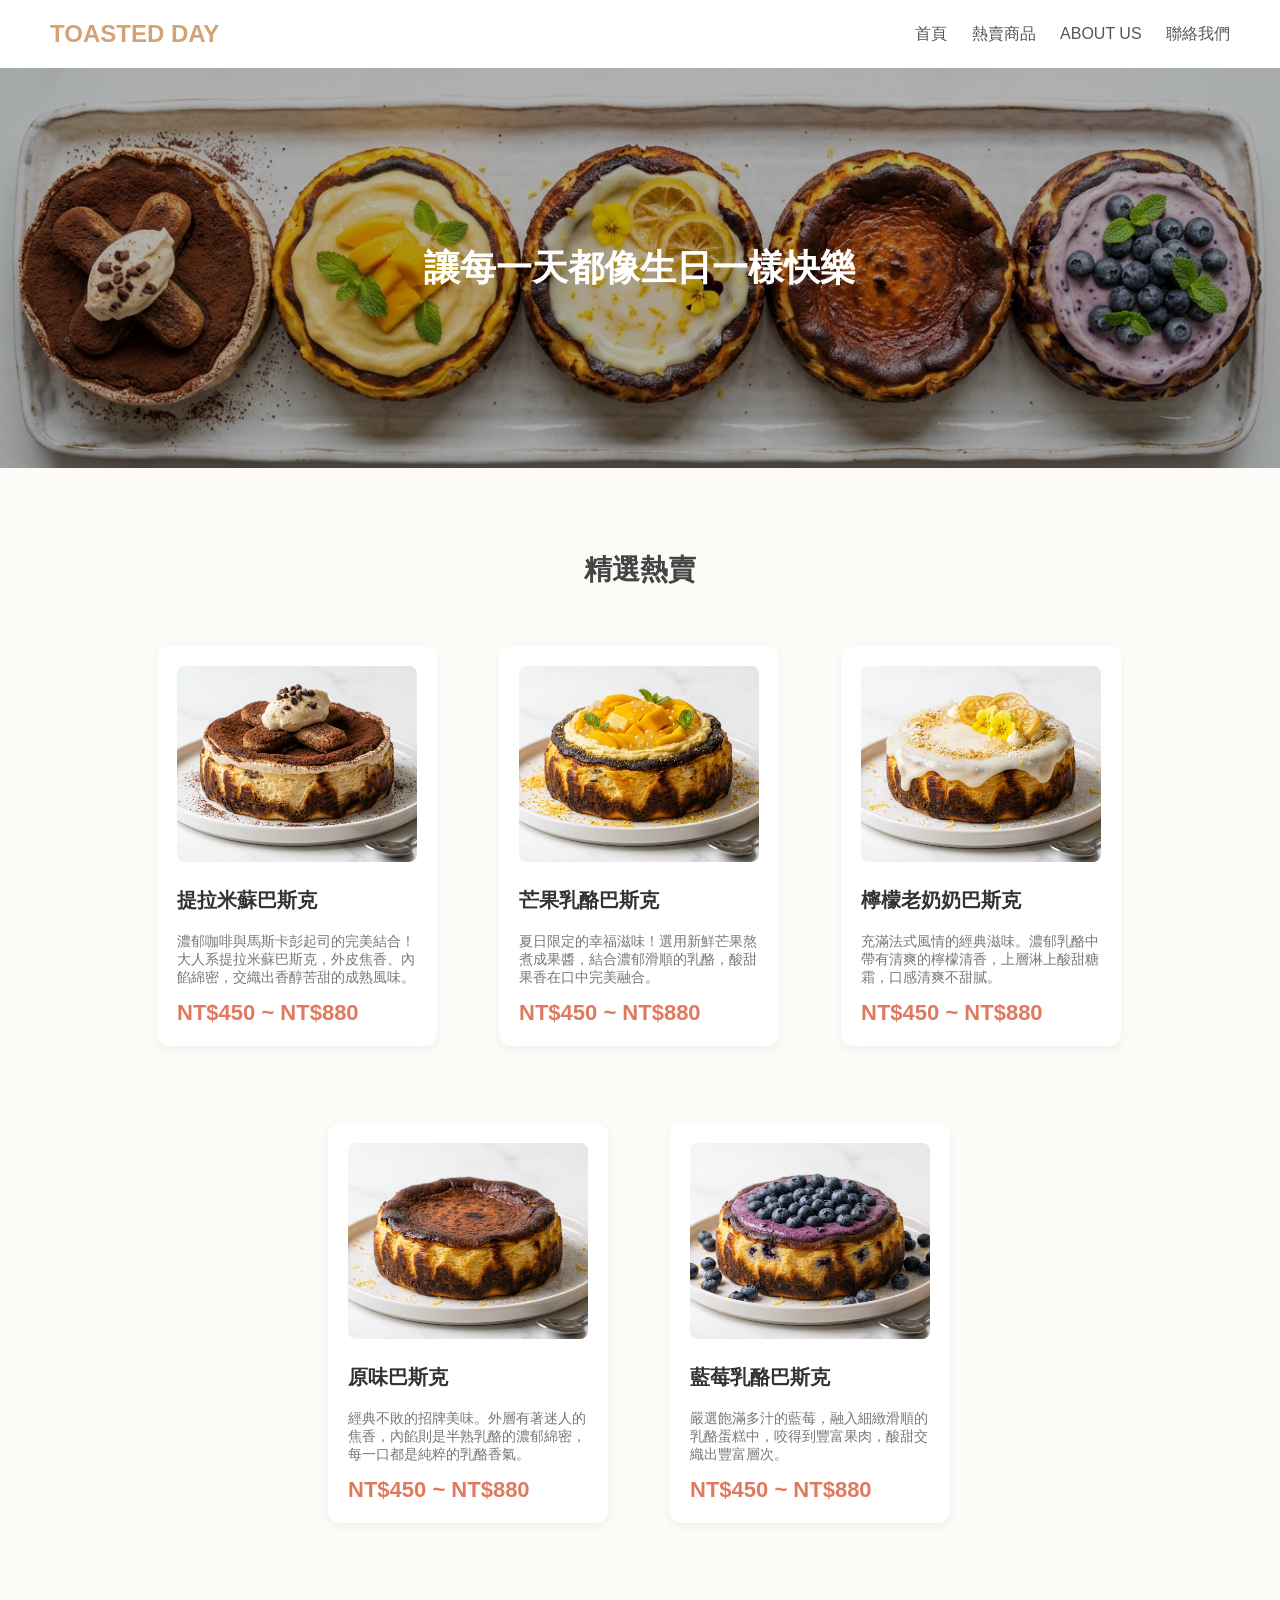
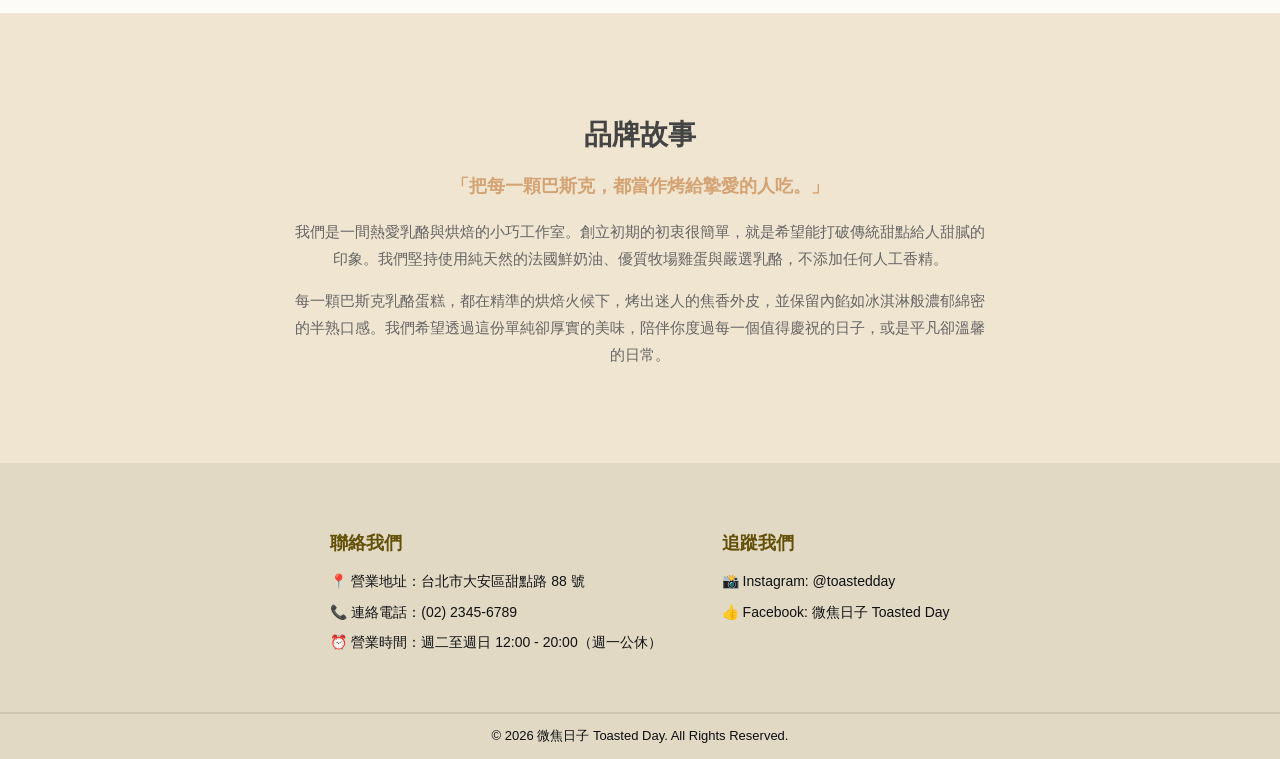
==== index.html @ 08fe58d8 "Initial push" ====
<!DOCTYPE html>
<html lang="zh-TW">
<head>
    <meta charset="UTF-8">
    <meta name="viewport" content="width=device-width, initial-scale=1.0">
    <title>微焦日子 TOASTED DAY</title>
    <link rel="stylesheet" href="style.css">
</head>
<body>

    <!-- 導覽列 -->
    <header class="navbar">
        <div class="logo">TOASTED DAY</div>
        <nav>
            <a href="#home">首頁</a>
            <a href="#products">熱賣商品</a>
            <a href="#about">ABOUT US</a>
            <a href="#contact">聯絡我們</a>
        </nav>
    </header>

    <!-- 主視覺區 -->
    <section id="home" class="hero">
        讓每一天都像生日一樣快樂
    </section>

    <!-- 熱賣商品區 -->
    <section id="products" class="products">
        <h2>精選熱賣</h2>
        <div class="product-grid">
            
            <!-- 1. 提拉米蘇 -->
            <a href="tiramisu_detail.html" style="text-decoration: none; color: inherit;">
                <div class="card">
                    <div class="placeholder-img">
                        <img src="img/product_tiramisu_whole.jpg" alt="提拉米蘇巴斯克">
                    </div>
                    <h3>提拉米蘇巴斯克</h3>
                    <p>濃郁咖啡與馬斯卡彭起司的完美結合！大人系提拉米蘇巴斯克，外皮焦香、內餡綿密，交織出香醇苦甜的成熟風味。</p>
                    <span class="price">NT$450 ~ NT$880</span>
                </div>
            </a>

            <!-- 2. 芒果乳酪 -->
            <a href="mango_detail.html" style="text-decoration: none; color: inherit;">
                <div class="card">
                    <div class="placeholder-img">
                        <img src="img/product_mango_whole.jpg" alt="芒果乳酪巴斯克">
                    </div>
                    <h3>芒果乳酪巴斯克</h3>
                    <p>夏日限定的幸福滋味！選用新鮮芒果熬煮成果醬，結合濃郁滑順的乳酪，酸甜果香在口中完美融合。</p>
                    <span class="price">NT$450 ~ NT$880</span>
                </div>
            </a>

            <!-- 3. 檸檬老奶奶 -->
            <a href="lemon-detail.html" style="text-decoration: none; color: inherit;">
                <div class="card">
                    <div class="placeholder-img">
                        <img src="img/product_lemon_whole.jpg" alt="檸檬老奶奶巴斯克">
                    </div>
                    <h3>檸檬老奶奶巴斯克</h3>
                    <p>充滿法式風情的經典滋味。濃郁乳酪中帶有清爽的檸檬清香，上層淋上酸甜糖霜，口感清爽不甜膩。</p>
                    <span class="price">NT$450 ~ NT$880</span>
                </div>
            </a>

            <!-- 4. 原味巴斯克 -->
            <a href="original-detail.html" style="text-decoration: none; color: inherit;">
                <div class="card">
                    <div class="placeholder-img">
                        <img src="img/product_original_whole.jpg" alt="原味巴斯克">
                    </div>
                    <h3>原味巴斯克</h3>
                    <p>經典不敗的招牌美味。外層有著迷人的焦香，內餡則是半熟乳酪的濃郁綿密，每一口都是純粹的乳酪香氣。</p>
                    <span class="price">NT$450 ~ NT$880</span>
                </div>
            </a>

            <!-- 5. 藍莓乳酪 -->
            <a href="blueberry-detail.html" style="text-decoration: none; color: inherit;">
                <div class="card">
                    <div class="placeholder-img">
                        <img src="img/product_blueberry_whole.jpg" alt="藍莓乳酪巴斯克">
                    </div>
                    <h3>藍莓乳酪巴斯克</h3>
                    <p>嚴選飽滿多汁的藍莓，融入細緻滑順的乳酪蛋糕中，咬得到豐富果肉，酸甜交織出豐富層次。</p>
                    <span class="price">NT$450 ~ NT$880</span>
                </div>
            </a>
            
        </div>
    </section>

     <!-- 關於我們區 -->
    <section id="about" class="about">
        <h2>品牌故事</h2>
        <div class="about-content">
            <p class="about-subtitle">「把每一顆巴斯克，都當作烤給摯愛的人吃。」</p>
            <p class="about-text">
                我們是一間熱愛乳酪與烘焙的小巧工作室。創立初期的初衷很簡單，就是希望能打破傳統甜點給人甜膩的印象。我們堅持使用純天然的法國鮮奶油、優質牧場雞蛋與嚴選乳酪，不添加任何人工香精。
            </p>
            <p class="about-text">
                每一顆巴斯克乳酪蛋糕，都在精準的烘焙火候下，烤出迷人的焦香外皮，並保留內餡如冰淇淋般濃郁綿密的半熟口感。我們希望透過這份單純卻厚實的美味，陪伴你度過每一個值得慶祝的日子，或是平凡卻溫馨的日常。
            </p>
        </div>
    </section>

    <!-- 聯絡我們區 -->
    <section id="contact" class="contact">
        <div class="contact-content">
            <div class="contact-section">
                <h3>聯絡我們</h3>
                <p>📍 營業地址：台北市大安區甜點路 88 號</p>
                <p>📞 連絡電話：(02) 2345-6789</p>
                <p>⏰ 營業時間：週二至週日 12:00 - 20:00（週一公休）</p>
            </div>
            <div class="contact-section">
                <h3>追蹤我們</h3>
                <p>📸 Instagram: @toastedday</p>
                <p>👍 Facebook: 微焦日子 Toasted Day</p>
            </div>
        </div>
    </section>

<!-- 頁尾 -->
    <footer>
        <div class="footer-bottom">
        <p>&copy; 2026 微焦日子 Toasted Day. All Rights Reserved.</p>
        </div>
    </footer>

</body>
</html>
---- style.css ----
/* 全局設定 */
body {
    margin: 0;
    font-family:"Trajan Pro", sans-serif;
    color: #333;
    background-color: #fdfbf7; /* 溫馨的米白色調 */
}

/* 導覽列樣式 */
.navbar {
    display: flex;
    justify-content: space-between;
    align-items: center;
    padding: 20px 50px;
    background-color: #fff;
    box-shadow: 0 2px 5px rgba(0,0,0,0.05);
}
.logo {
    font-size: 24px;
    font-weight: bold;
    color: #d4a373;
}
.navbar nav a {
    margin-left: 20px;
    text-decoration: none;
    color: #555;
    font-weight: 500;
}
.navbar nav a:hover {
    color: #d4a373;
}

/* 主視覺區樣式 */
.hero {
    height: 400px;
    background: linear-gradient(rgba(0,0,0,0.3), rgba(0,0,0,0.3)), url('img/product_banner1.jpg') center/cover;
    display: flex;
    flex-direction: column;
    justify-content: center;
    align-items: center;
    color: white;
    text-align: center;
    font-size: 36px;
    font-weight: bold;
}

/* 商品區樣式 */
.products {
    padding: 60px 20px;
    text-align: center;
}
.products h2 {
    font-size: 28px;
    margin-bottom: 40px;
    color: #444;
}
.product-grid {
    display: flex;
    justify-content: center;
    gap: 30px;
    flex-wrap: wrap;
    max-width: 1000px;
    margin: auto;
}
.card {
    background: white;
    padding: 20px;
    margin: 17px 17px 30px 15px;
    border-radius: 12px;
    width: 280px;
    height: 400px; /* 【調高一點】確保所有文字都能舒適放下，建議設在 430px ~ 460px 之間 */
    box-shadow: 0 4px 10px rgba(0,0,0,0.05);
    text-align: left;
    
    display: flex;
    flex-direction: column; 
    box-sizing: border-box; /* 確保 padding 不會把高度撐破 */
}

.placeholder-img {
    width: 100%;
    height: 200px; /* 設定圖片固定的高度 */
    overflow: hidden;
    border-radius: 8px;
    margin-bottom: 15px;
}

.placeholder-img img {
    width: 100%;
    height: 100%;
    object-fit: cover; /* 讓圖片自動填滿且不變形 */
    
}

.card h3 {
    margin: 10px 0 5px 0;
    font-size: 20px;
}
.card p {
    color: #777;
    font-size: 14px;
    min-height: 40px;
}
/* 價錢樣式：自動推到最底部對齊 */
.price {
    display: block;
    margin-top: auto; /* 自動把價錢頂到最下方，達成完美水平對齊 */
    font-weight: bold;
    color: #e07a5f;
    font-size: 22px;
    font-family: "Trajan Pro", sans-serif;
}

/* 品牌故事區塊樣式 */
.about {
    text-align: center;
    padding: 80px 20px;
    background-color: #efe5d0; /* 柔和的暖米色背景 */
}

.about h2 {
    font-size: 28px;
    color: #444;
    margin-bottom: 20px;
}

.about-content {
    max-width: 700px; /* 限制文字寬度，閱讀起來最舒適 */
    margin: 0 auto;   /* 讓整個段落置中 */
}

.about-subtitle {
    font-size: 18px;
    font-weight: bold;
    color: #d4a373; /* 呼應品牌色 */
    margin-bottom: 20px;
}

.about-text {
    font-size: 15px;
    line-height: 1.8; /* 增加行距，文字才不會擠在一起 */
    color: #666;
    margin-bottom: 15px;
}

/* 聯絡我們樣式 */
.contact {
    background-color: #e1d9c3; /* 深色背景 */
    color: #edf2f4;           /* 文字改為亮色 */
    padding: 50px 20px 20px 20px;
}

/* 修正拼寫：conatct-content -> contact-content */
.contact-content {
    max-width: 1000px;
    margin: 0 auto;
    display: flex;
    justify-content: center; /* 改成 center 讓它們置中並列 */
    gap: 60px;                /* 兩欄之間的間距 */
    flex-wrap: wrap;
    margin-bottom: 30px;
}

/* 單個區塊樣式 */
.contact-section h3 {
    font-size: 18px;
    color: #624f08; /* 亮黃色小標題 */
    margin-bottom: 15px;
}

.contact-section p {
    font-size: 14px;
    line-height: 1.6;
    margin: 8px 0;
    color: #0f1114;
}

/* 最底下的版權聲明置中 */
.footer-bottom {
    text-align: center ;
    background-color: #e1d9c3;
    padding-bottom: 1px;
    border-top: 2px solid rgba(39, 36, 36, 0.1); /* 加一條淡淡的分隔線 */
    font-size: 13px;
    color: #0b0d12;
}
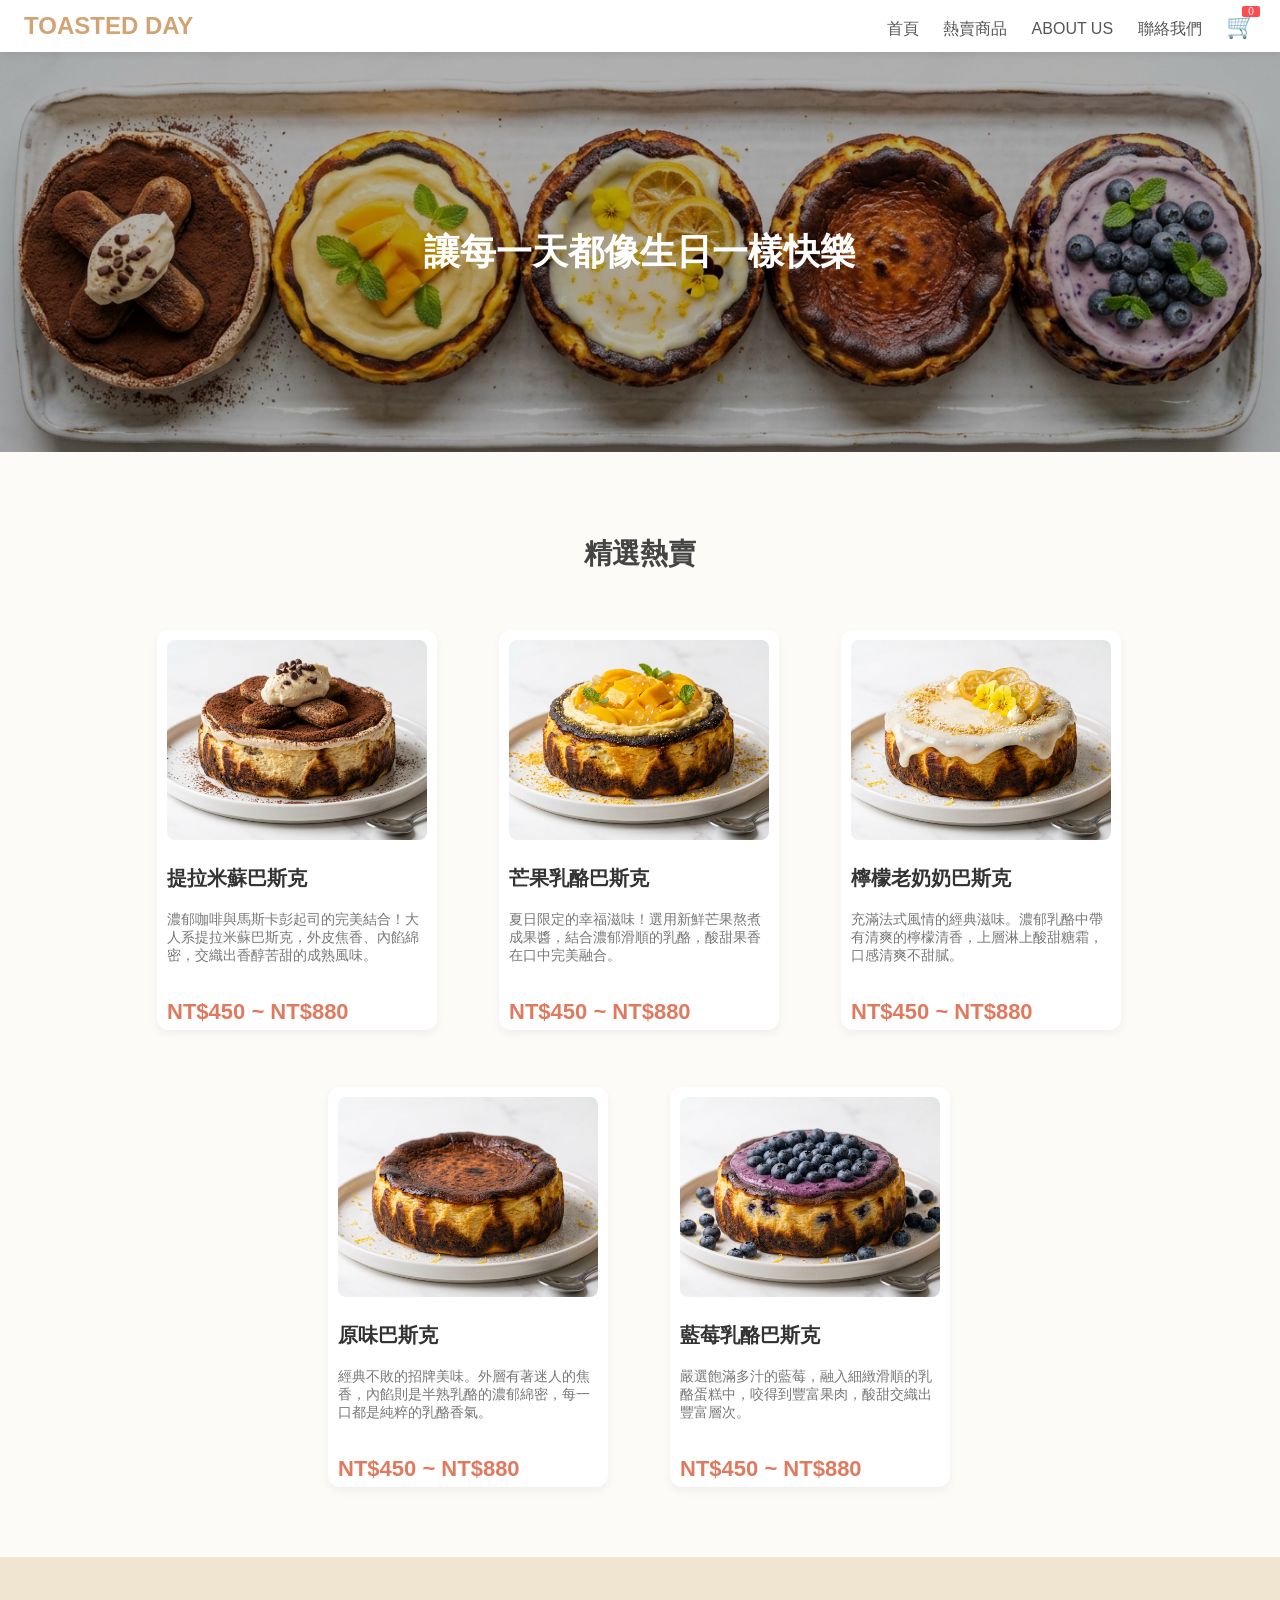
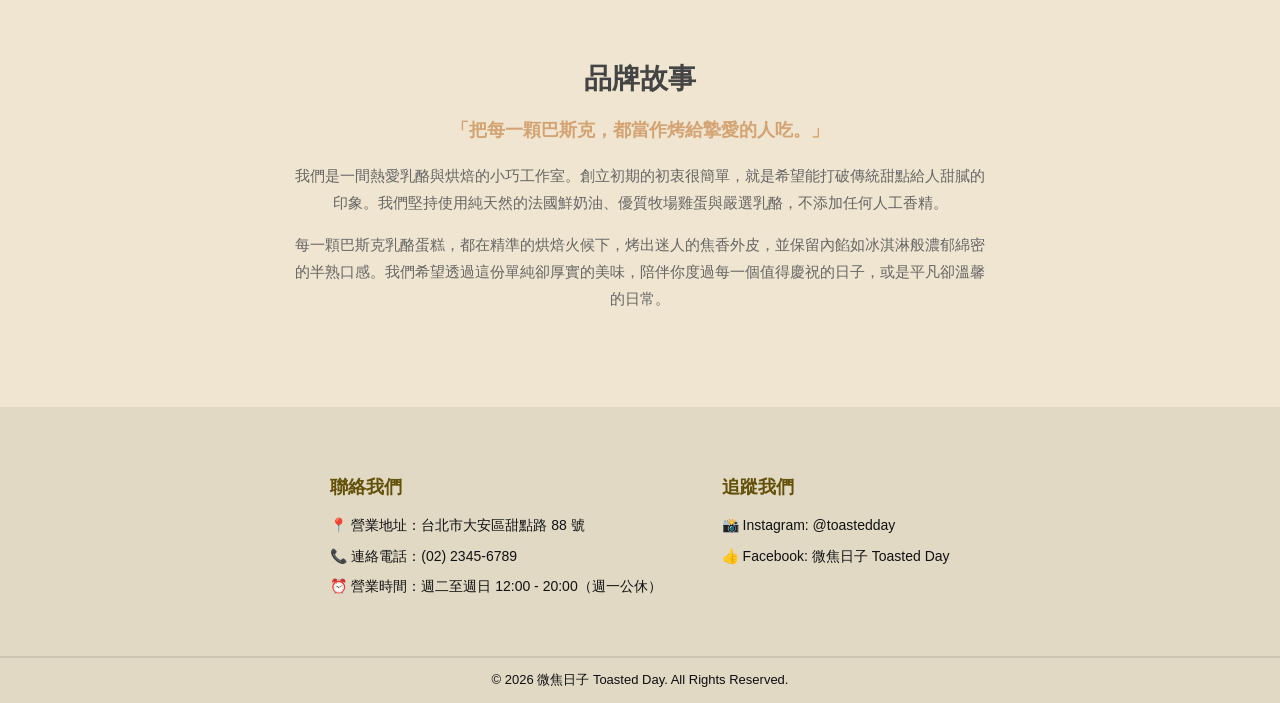
==== commit e26cd1b9: "新增添加購物車網頁" ====
--- a/index.html
+++ b/index.html
@@ -10,12 +10,17 @@
 
     <!-- 導覽列 -->
     <header class="navbar">
-        <div class="logo">TOASTED DAY</div>
-        <nav>
-            <a href="#home">首頁</a>
-            <a href="#products">熱賣商品</a>
-            <a href="#about">ABOUT US</a>
-            <a href="#contact">聯絡我們</a>
+        <div class="logo">
+            <a href="index.html" style="text-decoration: none; color: inherit;">TOASTED DAY</a>
+        </div>
+        <nav class="nav-links">
+            <a href="index.html#home">首頁</a>
+            <a href="index.html#products">熱賣商品</a>
+            <a href="index.html#about">ABOUT US</a>
+            <a href="index.html#contact">聯絡我們</a>
+            <a href="cart.html" class="cart-btn" aria-label="購物車">
+                🛒 <span id="cart-badge" class="cart-badge">0</span>
+            </a>
         </nav>
     </header>
 
@@ -129,6 +134,6 @@
         <p>&copy; 2026 微焦日子 Toasted Day. All Rights Reserved.</p>
         </div>
     </footer>
-
+    <script src="javascript.js" defer></script>
 </body>
 </html>
--- a/style.css
+++ b/style.css
@@ -8,27 +8,63 @@
 
 /* 導覽列樣式 */
 .navbar {
+    position: sticky;
+    top: 0;
+    z-index: 1000;
     display: flex;
     justify-content: space-between;
     align-items: center;
-    padding: 20px 50px;
-    background-color: #fff;
-    box-shadow: 0 2px 5px rgba(0,0,0,0.05);
+    padding: 12px 24px;
+    background-color: #ffffff;
+    box-shadow: 0 2px 8px rgba(0, 0, 0, 0.08);
 }
 .logo {
     font-size: 24px;
     font-weight: bold;
+    text-decoration: none;
     color: #d4a373;
+    transition: font-size 0.3s ease;
 }
 .navbar nav a {
     margin-left: 20px;
     text-decoration: none;
     color: #555;
     font-weight: 500;
+    transition: font-size 0.3s ease;
 }
 .navbar nav a:hover {
     color: #d4a373;
-}
+    font-size: 24px;
+}
+
+/* 導覽列購物車按鈕樣式 */
+.cart-btn {
+    position: relative;
+    font-size: 24px;
+    background: none;
+    border: none;
+    cursor: pointer;
+    transition: font-size 0.3s ease;
+}
+
+/* 導覽列購物車數量與標簽 */
+.cart-badge {
+  position: absolute;
+  top: -6px;
+  right: -4px;
+  background-color: #ff4d4f;
+  color: white;
+  font-size: 10px;
+  border-radius: 2px;
+  min-width: 18px;
+  text-align: center;
+}
+
+/* 滑鼠移上去時微微放大 */
+.cart-btn:hover {
+    font-size: 30px!important;
+}
+
 
 /* 主視覺區樣式 */
 .hero {
@@ -64,8 +100,8 @@
 }
 .card {
     background: white;
-    padding: 20px;
-    margin: 17px 17px 30px 15px;
+    padding: 10px 10px 5px 10px;
+    margin: 17px 17px 10px 15px;
     border-radius: 12px;
     width: 280px;
     height: 400px; /* 【調高一點】確保所有文字都能舒適放下，建議設在 430px ~ 460px 之間 */
@@ -183,4 +219,248 @@
     border-top: 2px solid rgba(39, 36, 36, 0.1); /* 加一條淡淡的分隔線 */
     font-size: 13px;
     color: #0b0d12;
+}
+
+/* 加入購物車成功時的按鈕點擊動畫 */
+.buy-btn:active {
+    transform: scale(0.98);
+}
+
+/* 購物車數量標籤動態波浪效果 */
+.cart-badge.bump {
+    animation: pop 0.3s ease-out;
+}
+
+@keyframes pop {
+    0% { transform: scale(1); }
+    50% { transform: scale(1.4); }
+    100% { transform: scale(1); }
+}
+
+/* 版面容器 */
+.container {
+    max-width: 1100px;
+    margin: 2rem auto;
+    padding: 0 1rem;
+}
+
+.page-title {
+    margin-bottom: 1.5rem;
+    font-size: 1.8rem;
+    color: #333;
+}
+
+/* 空白購物車狀態 */
+.empty-state {
+    text-align: center;
+    padding: 4rem 1rem;
+    background: #fff;
+    border-radius: 12px;
+    box-shadow: 0 4px 12px rgba(0,0,0,0.03);
+}
+
+.empty-state p {
+    font-size: 1.2rem;
+    margin-bottom: 1.5rem;
+    color: #777;
+}
+
+/* 購物車兩欄版面布局 */
+.cart-layout {
+    display: grid;
+    grid-template-columns: 2.2fr 1fr;
+    gap: 1.5rem;
+}
+
+/* 商品清單區塊 */
+.cart-items-section {
+    background: #ffffff;
+    border-radius: 12px;
+    padding: 1.5rem;
+    box-shadow: 0 4px 12px rgba(0,0,0,0.03);
+}
+
+.cart-header {
+    display: grid;
+    grid-template-columns: 3fr 1fr 1.2fr 1fr 0.5fr;
+    padding-bottom: 0.8rem;
+    border-bottom: 2px solid #f0e6e4;
+    font-weight: bold;
+    color: #888;
+    font-size: 0.9rem;
+    text-align: center;
+}
+
+.cart-header span:first-child {
+    text-align: left;
+}
+
+/* 購物車單項商品列 */
+.cart-item {
+    display: grid;
+    grid-template-columns: 3fr 1fr 1.2fr 1fr 0.5fr;
+    align-items: center;
+    padding: 1.2rem 0;
+    border-bottom: 1px solid #f5f0ee;
+    text-align: center;
+}
+
+.cart-item-info {
+    display: flex;
+    align-items: center;
+    gap: 1rem;
+    text-align: left;
+}
+
+.cart-item-img {
+    width: 80px;
+    height: 80px;
+    object-fit: cover;
+    border-radius: 8px;
+    background-color: #eee;
+}
+
+.cart-item-details h3 {
+    font-size: 1rem;
+    color: #333;
+    margin-bottom: 0.2rem;
+}
+
+.cart-item-details p {
+    font-size: 0.85rem;
+    color: #888;
+}
+
+/* 數量控制按鈕 */
+.cart-item-qty {
+    display: flex;
+    align-items: center;
+    justify-content: center;
+    gap: 0.5rem;
+}
+
+.qty-btn {
+    width: 28px;
+    height: 28px;
+    border: 1px solid #ddd;
+    background: #fff;
+    border-radius: 4px;
+    cursor: pointer;
+    font-weight: bold;
+    transition: 0.2s;
+}
+
+.qty-btn:hover {
+    background: #f0f0f0;
+}
+
+.remove-btn {
+    background: none;
+    border: none;
+    cursor: pointer;
+    font-size: 1.2rem;
+    color: #aaa;
+    transition: color 0.2s;
+}
+
+.remove-btn:hover {
+    color: #e74c3c;
+}
+
+/* 結帳卡片區塊 */
+.summary-card {
+    background: #ffffff;
+    border-radius: 12px;
+    padding: 1.5rem;
+    box-shadow: 0 4px 12px rgba(0,0,0,0.03);
+    position: sticky;
+    top: 2rem;
+}
+
+.summary-card h2 {
+    font-size: 1.2rem;
+    margin-bottom: 1rem;
+}
+
+.summary-card hr {
+    border: none;
+    border-top: 1px solid #f0e6e4;
+    margin: 1rem 0;
+}
+
+.summary-row {
+    display: flex;
+    justify-content: space-between;
+    margin-bottom: 0.8rem;
+    color: #666;
+}
+
+.total-row {
+    font-size: 1.2rem;
+    font-weight: bold;
+    color: #333;
+}
+
+/* 按鈕通用樣式 */
+.btn {
+    display: inline-block;
+    padding: 0.8rem 1.5rem;
+    border-radius: 8px;
+    text-decoration: none;
+    border: none;
+    cursor: pointer;
+    font-size: 1rem;
+    text-align: center;
+    transition: background 0.2s;
+}
+
+.btn-primary {
+    background-color: #8c533e;
+    color: #fff;
+}
+
+.btn-primary:hover {
+    background-color: #72402e;
+}
+
+.btn-checkout {
+    width: 100%;
+    background-color: #27ae60;
+    color: #fff;
+    font-weight: bold;
+    margin-top: 1rem;
+}
+
+.btn-checkout:hover {
+    background-color: #219150;
+}
+
+/* RWD 響應式調整 (手機螢幕) */
+@media (max-width: 768px) {
+    .cart-layout {
+        grid-template-columns: 1fr;
+    }
+
+    .cart-header {
+        display: none;
+    }
+
+    .cart-item {
+        grid-template-columns: 1fr 1fr;
+        grid-template-rows: auto auto;
+        gap: 0.8rem;
+        text-align: left;
+    }
+
+    .cart-item-info {
+        grid-column: span 2;
+    }
+
+    .cart-item-qty {
+        justify-content: start;
+    }
+
+    .remove-btn {
+        text-align: right;
+    }
 }
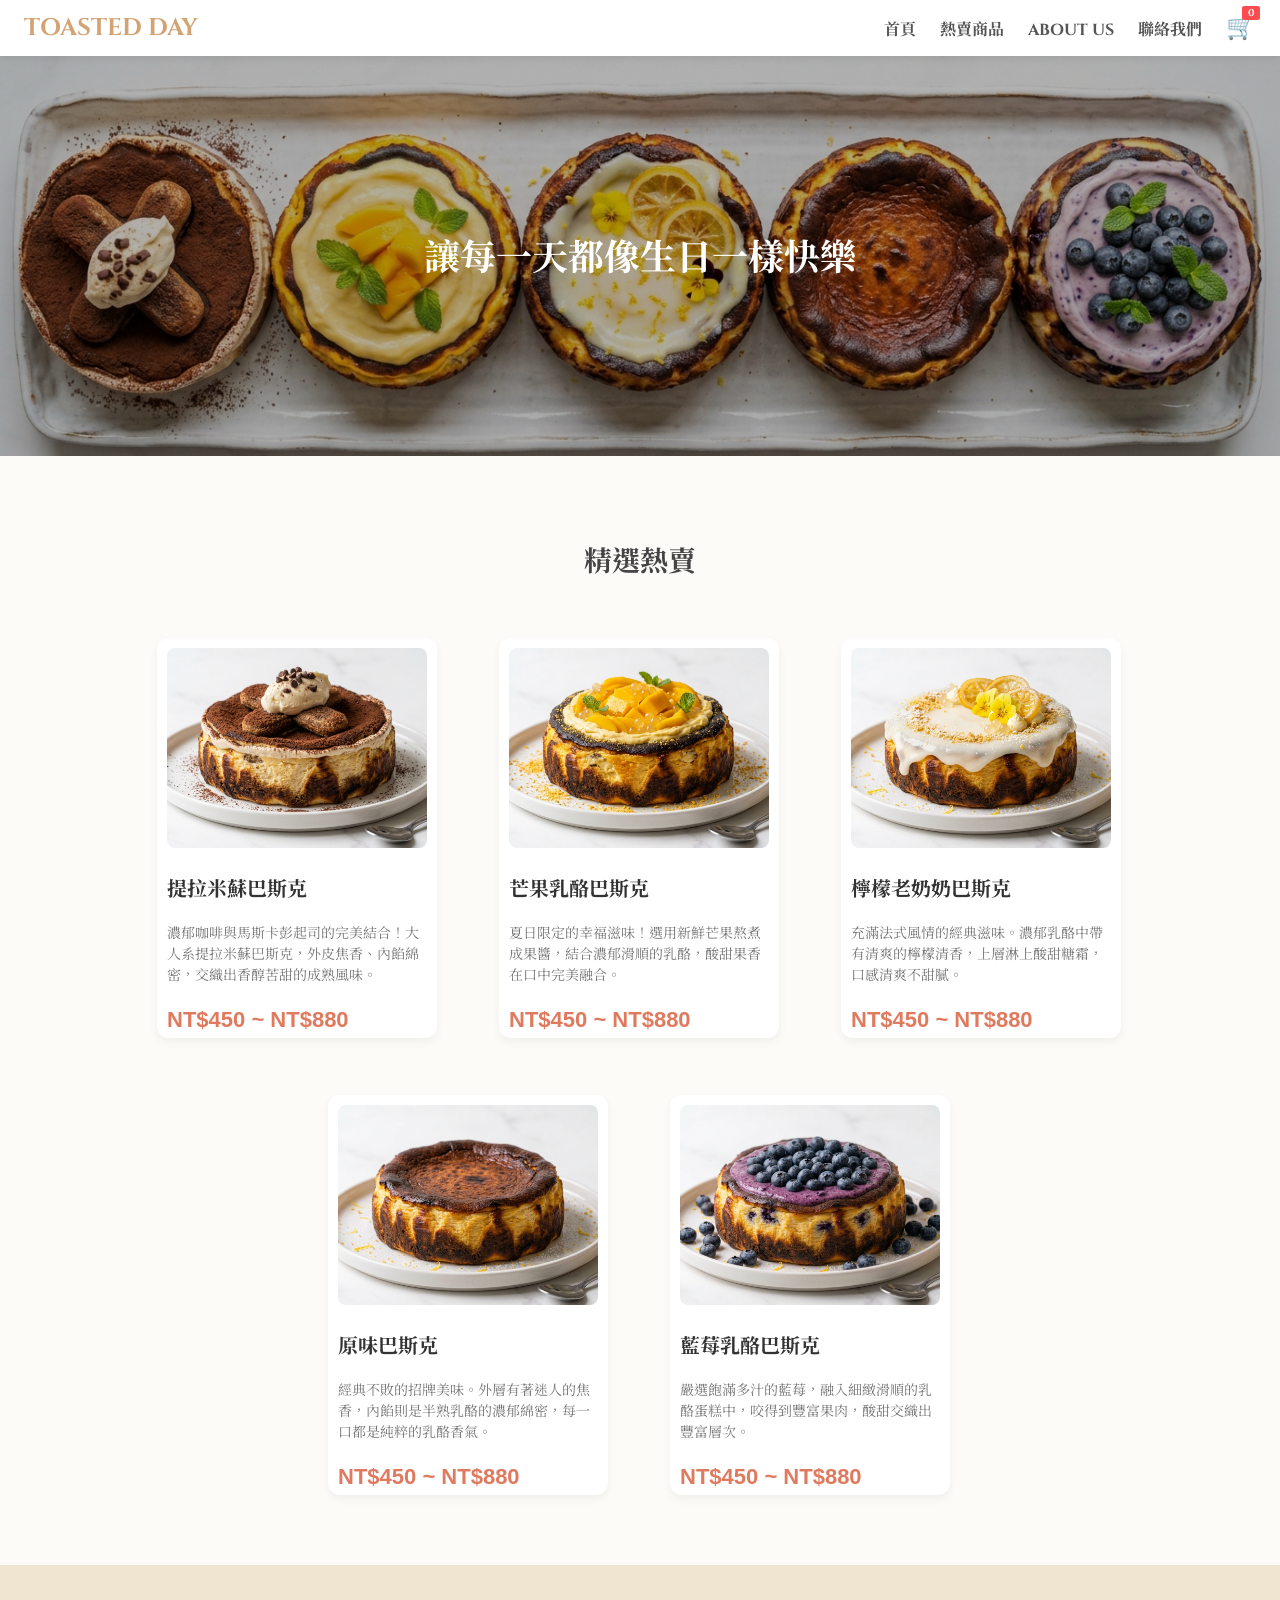
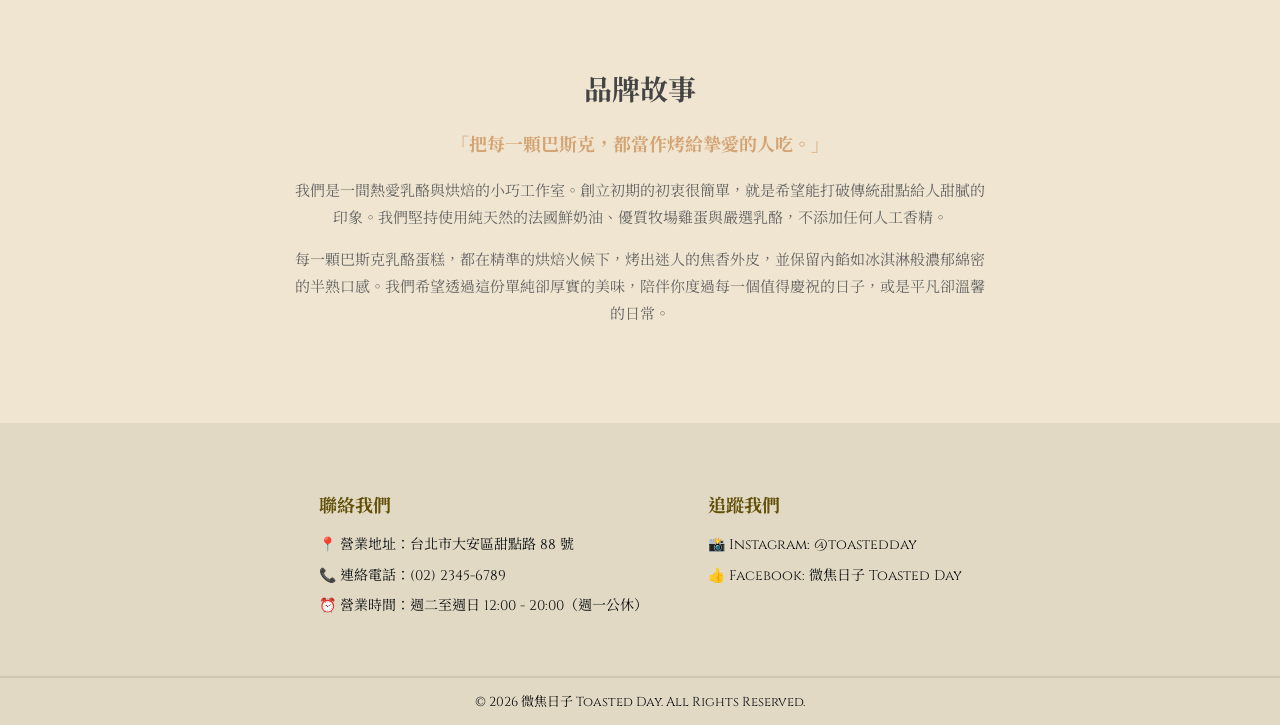
==== commit a855889f: "修改字體，修改導覽列的字體，添加logo" ====
--- a/index.html
+++ b/index.html
@@ -4,7 +4,11 @@
     <meta charset="UTF-8">
     <meta name="viewport" content="width=device-width, initial-scale=1.0">
     <title>微焦日子 TOASTED DAY</title>
+    <link rel="icon" type="image/png" href="img/logo.jpg">
     <link rel="stylesheet" href="style.css">
+    <link rel="preconnect" href="https://fonts.googleapis.com">
+    <link rel="preconnect" href="https://fonts.gstatic.com" crossorigin>
+    <link href="https://fonts.googleapis.com/css2?family=Cinzel:wght@400;600&family=Noto+Serif+TC:wght@400;600&display=swap" rel="stylesheet">
 </head>
 <body>
 
@@ -59,7 +63,7 @@
             </a>
 
             <!-- 3. 檸檬老奶奶 -->
-            <a href="lemon-detail.html" style="text-decoration: none; color: inherit;">
+            <a href="lemon_detail.html" style="text-decoration: none; color: inherit;">
                 <div class="card">
                     <div class="placeholder-img">
                         <img src="img/product_lemon_whole.jpg" alt="檸檬老奶奶巴斯克">
@@ -71,7 +75,7 @@
             </a>
 
             <!-- 4. 原味巴斯克 -->
-            <a href="original-detail.html" style="text-decoration: none; color: inherit;">
+            <a href="original_detail.html" style="text-decoration: none; color: inherit;">
                 <div class="card">
                     <div class="placeholder-img">
                         <img src="img/product_original_whole.jpg" alt="原味巴斯克">
@@ -83,7 +87,7 @@
             </a>
 
             <!-- 5. 藍莓乳酪 -->
-            <a href="blueberry-detail.html" style="text-decoration: none; color: inherit;">
+            <a href="blueberry_detail.html" style="text-decoration: none; color: inherit;">
                 <div class="card">
                     <div class="placeholder-img">
                         <img src="img/product_blueberry_whole.jpg" alt="藍莓乳酪巴斯克">
--- a/style.css
+++ b/style.css
@@ -1,7 +1,7 @@
 /* 全局設定 */
 body {
     margin: 0;
-    font-family:"Trajan Pro", sans-serif;
+    font-family: "Cinzel", "Noto Serif TC", serif;
     color: #333;
     background-color: #fdfbf7; /* 溫馨的米白色調 */
 }
@@ -15,6 +15,7 @@
     justify-content: space-between;
     align-items: center;
     padding: 12px 24px;
+    font-weight: 500;
     background-color: #ffffff;
     box-shadow: 0 2px 8px rgba(0, 0, 0, 0.08);
 }
@@ -29,7 +30,7 @@
     margin-left: 20px;
     text-decoration: none;
     color: #555;
-    font-weight: 500;
+    font-weight: bolder;
     transition: font-size 0.3s ease;
 }
 .navbar nav a:hover {
@@ -237,6 +238,8 @@
     100% { transform: scale(1); }
 }
 
+
+/* 購物車頁面 */
 /* 版面容器 */
 .container {
     max-width: 1100px;
@@ -463,4 +466,68 @@
     .remove-btn {
         text-align: right;
     }
+}
+
+@media (max-width: 768px) {
+    .navbar {
+        flex-direction: column;      /* logo 在上、選單在下 */
+        align-items: center;
+        gap: 8px;
+        padding: 12px 16px;
+    }
+
+    .logo {
+        font-size: 1.5rem;
+        white-space: nowrap;         /* logo 不要折行 */
+        letter-spacing: 2px;
+    }
+
+    .nav-links {
+        display: flex;
+        justify-content: center;
+        align-items: center;
+        gap: 16px;
+        width: 100%;
+        flex-wrap: nowrap;
+    }
+
+    .nav-links a {
+        font-size: 0.9rem;
+        white-space: nowrap;         /* 「ABOUT US」不要折行 */
+    }
+}
+
+/* 特別窄的手機（例如 iPhone SE） */
+@media (max-width: 400px) {
+    .nav-links {
+        gap: 10px;
+    }
+    .nav-links a {
+        font-size: 0.82rem;
+    }
+}
+
+@media (max-width: 768px) {
+    .contact-content {
+        display: flex;
+        flex-direction: column;     /* 上下排列 */
+        align-items: flex-start;    /* 全部靠左對齊 */
+        gap: 24px;                  /* 兩區塊之間的距離 */
+        padding: 0 24px;
+    }
+
+    .contact-section {
+        width: 100%;
+        margin: 0;                  /* 清掉原本可能造成位移的 margin */
+        text-align: left;
+    }
+
+    .contact-section h3 {
+        margin-bottom: 12px;
+    }
+
+    .contact-section p {
+        margin: 8px 0;
+        line-height: 1.6;
+    }
 }
